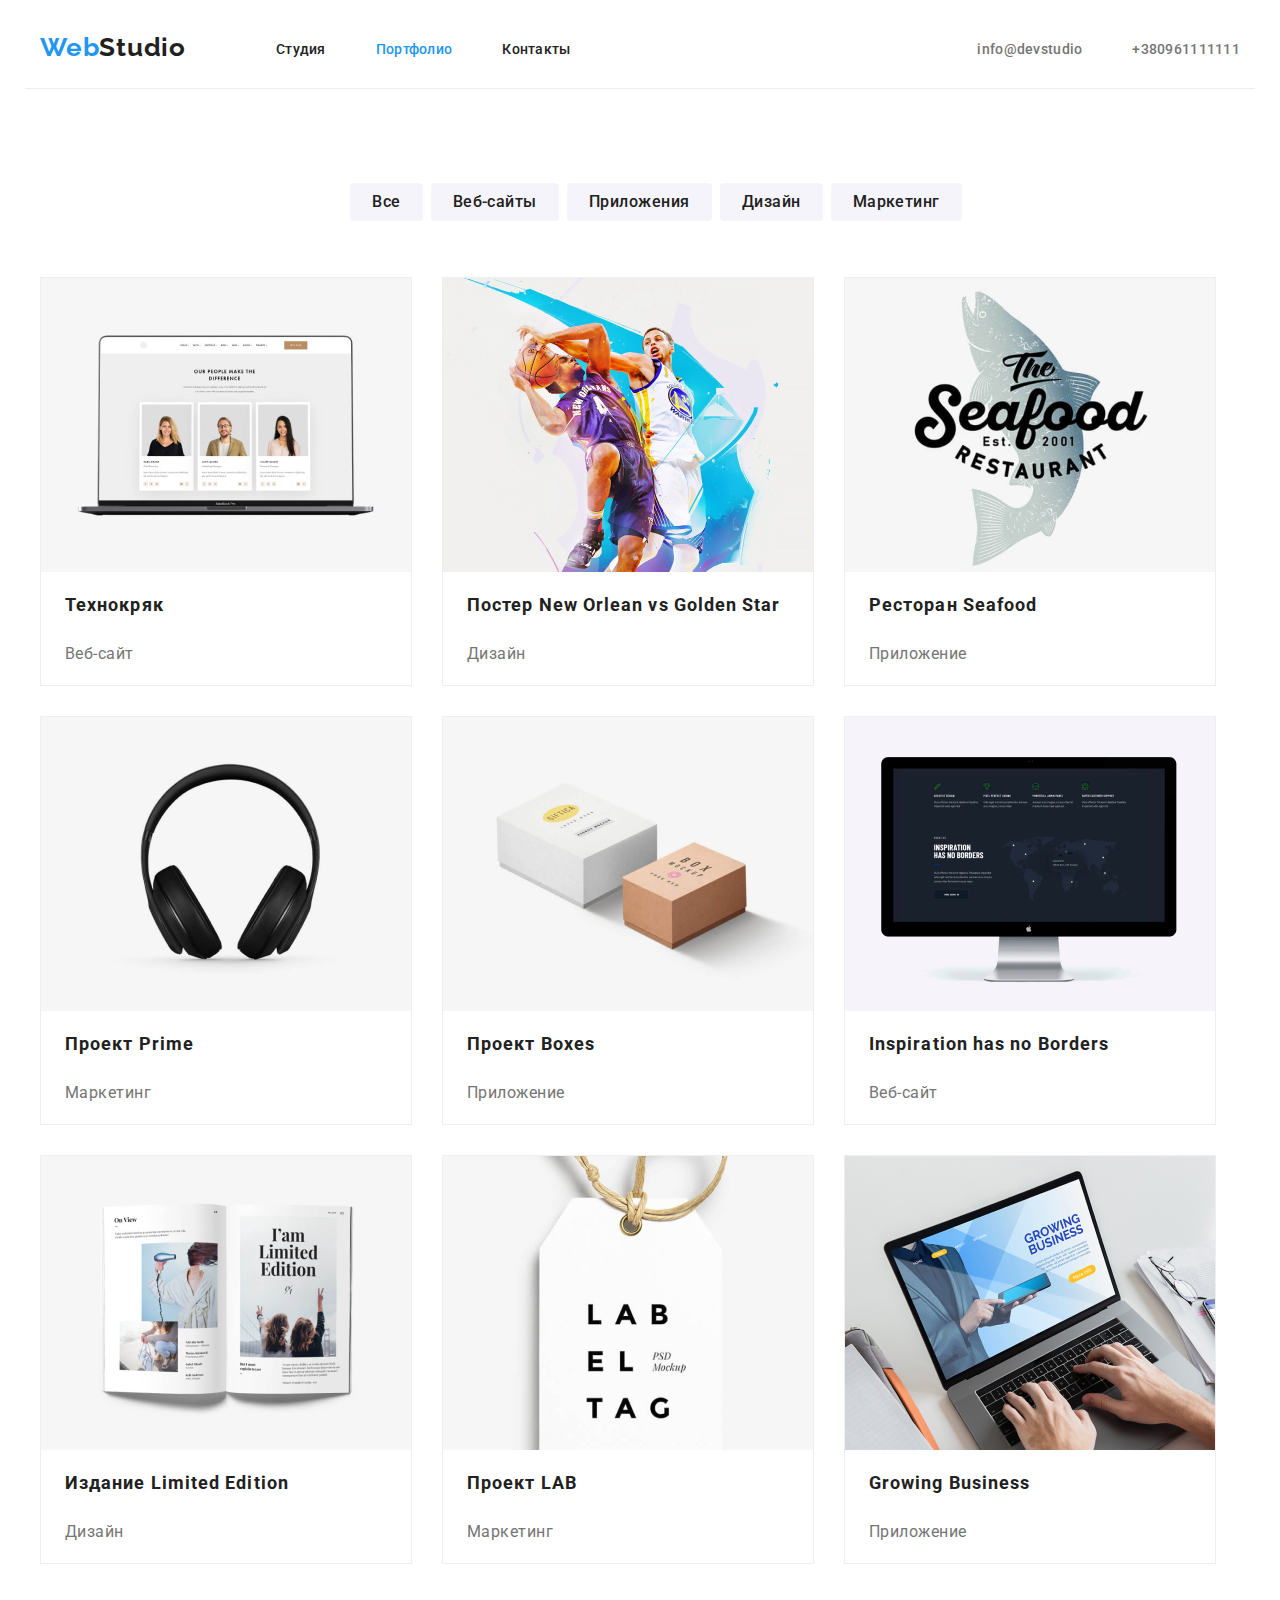
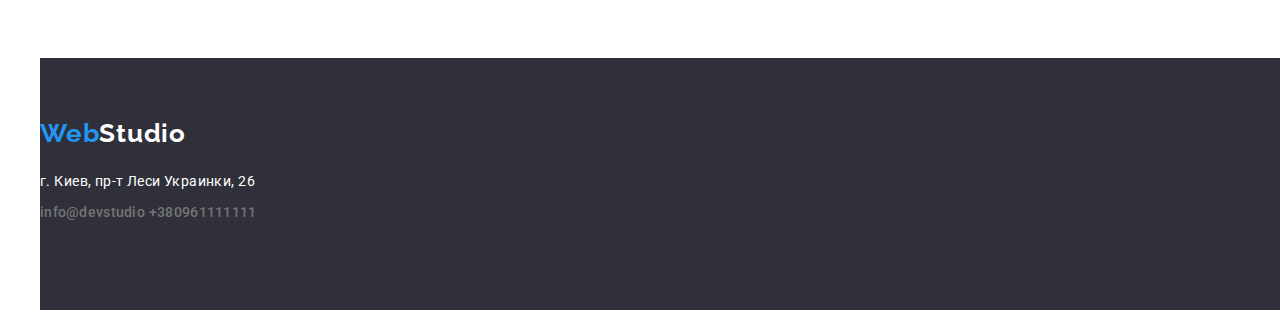
==== portfolio.html @ 4d8ee88d "изменения 2" ====
<!DOCTYPE html>
<html lang="ru">
<head>

<!--Подключение файлов-->

    <meta charset="UTF-8">
    <meta name="viewport" content="width=device-width, initial-scale=1.0">

    <title>Portfolio</title> 
    
<link rel="styleheet" href="./CSS/normalize.css">
    <link rel="stylesheet" href="./CSS/style.css">
    <link rel="preconnect" href="https://fonts.gstatic.com">
    <link href = "https://fonts.googleapis.com/css2?family=Raleway:wght@700&family=Roboto:wght@400;500;700;900&display=swap"
    rel = "stylesheet"/>
    
</head>
<body class="font">



    <!--Шапка сайта-->
    <header class="header">
        <!--CONTAINER-->
        <div class="container nav">
        <nav class="header-nav">
        <a  class="text" href="/"><span class="webtext">Web</span>Studio</a>
        <ul class="nav-list">
            <li> <a class="menu-link" href="./index.html">Студия</a></li>
            <li class="menu-item"> <a class=" menu-link current" href="./portfolio.html"> Портфолио</a></li>
            <li> <a class="menu-link" href="#contacts2">Контакты</a></li>
        </ul></nav>
        




        <ul class="contacts-list">
 <li><a class="email"  href="info@devstudio">info@devstudio</a></li>
 <li><a class="email" href="+380961111111">+380961111111</a></li>
       </ul></div>
    
    </header>
<main>
    <!--HERO-->
    <section>
<!--CONTAINER-->
<div class="container">
        <ul class="btns-list">
<li><button class="btn" type="button">Все</button></li>
<li><button class="btn" type="button">Веб-сайты</button></li>
<li><button class="btn" type="button">Приложения</button></li>
<li><button class="btn" type="button">Дизайн</button></li>
<li><button class="btn" type="button">Маркетинг</button></li>
    </ul></div>
    
<section>
<!--CONTAINER-->
<div class="container">
    <h1 class="visually-hidden">Portfolio</h1>
<ul class="flex-container">
    <li class="item">
        <a class="classa" href="#"><img src="./IMG/Texno.jpg" alt="ноутбук с карточками людей" width="370px" height="294px">
        <h2 class="work">Технокряк</h2>
        <p class="web">Веб-сайт</p></a>
    </li>
    <li class="item">
        <a class="classa" href="#"> <img src="./IMG/posternewOrlean(1).jpg" alt="постер баскетболистов" width="370px" height="294px">
        <h2 class="work">Постер New Orlean vs Golden Star</h2>
        <p class="web">Дизайн</p></a>
    </li>
    <li class="item">
        <a class="classa" href="#"><img src="./IMG/seafood.jpg" alt="Логотип ресторана" width="370px" height="294px" >
        <h2 class="work" >Ресторан Seafood</h2>
        <p class="web">Приложение</p></a>
    </li>
    <li class="item">
        <a class="classa" href="#"><img src="./IMG/prime.jpg" alt="наушники" width="370px" height="294px">
        <h2 class="work">Проект Prime</h2>
        <p class="web" >Маркетинг</p></a>
    </li>
    <li class="item">
        <a class="classa" href="#"><img src="./IMG/boxes.jpg" alt="две коробки.одна белая а другая коричневая" width="370px" height="294px">
        <h2 class="work">Проект Boxes</h2>
        <p class="web" >Приложение</p></a>
    </li>
    <li class="item">
        <a class="classa" href="#"><img src="./IMG/inspiration.jpg" alt="монитор компьтера " width="370px" height="294px">
        <h2 class="work">Inspiration has no Borders</h2>
        <p class="web" >Веб-сайт</p></a>
    </li>
    <li class="item">
        <a class="classa" href="#"><img src="./IMG/limited.jpg" alt="книга с иллюстрациями" width="370px" height="294px">
        <h2 class="work">Издание Limited Edition</h2>
        <p class="web" >Дизайн</p></a>
    </li>
    <li class="item">
        <a class="classa" href="#"><img src="./IMG/LAB.jpg" alt="этикетка с лого" width="370px" height="294px">
        <h2 class="work">Проект LAB</h2>
        <p class="web" >Маркетинг</p></a>
    </li>
    <li class="item">
        <a class="classa" href="#"><img src="./IMG/Growing.jpg"alt="мужчина печатает на ноутбуке" width="370px" height="294px">
        <h2 class="work">Growing Business</h2>
        <p class="web" >Приложение</p></a>

    </li>
</ul></div>
</section></main>
<!--CONTAINER-->
<div class="container">

<div id="contacts2">
    <footer class="footer">
        <div class="logo">
        <a class="textfooter" href="/"><span class="webtext">Web</span>Studio</a>
        <address>
            <p class="adress" >г. Киев, пр-т Леси Украинки, 26</p>
        <a class="email" href="mailto:info@devstudio.com">info@devstudio</a>
        <a class="email" href="tel:+380961111111">+380961111111</a>
         </address></div></div></div>
    </footer>
    </body>
    </html>
---- CSS/style.css ----
:root{

            --black-text:rgba(33, 33, 33, 1);
            --blue-text: rgba(33, 150, 243, 1);
            --gray-text:rgba(117, 117, 117, 1);
            --white-text: rgba(255, 255, 255, 1);
            
            --transparent-text06:rgba(255, 255, 255, 0.6);
            
            --header: rgba(255, 255, 255, 1);
            --footer: rgba(47, 48, 58, 1);
            
            --booton: rgba(245, 244, 250, 1);
            
            --background: rgba(47, 48, 58, 1);
            
            
            }





.header{
    background-color:rgba(255, 255, 255, 1) ;}

.font{
    font-family:  'Roboto', sans-serif; 
}


/*CCЫЛКИ ДЛЯ КЛАССА КОНТЕЙНЕР*/

.container{
    width: 1200px;
    padding: 0 15px;
    margin: 0 auto;}






    img{
        display: block;
    }
/*header*/

.header-nav, .nav-list, .contacts-list, .nav{
display: flex;
}
.header-nav, .nav{
    justify-content: space-between;
    align-items: center;
    
    
}
.nav-list a{
    margin: 0px;
    padding-top: 32px;
    padding-bottom: 32px;
    
}
.nav-list li{
    margin-left: 50px;
    

}
.contacts-list {margin:0px;
padding: 0px;
}
.contacts-list a{
    padding-top: 32px;
    padding-bottom: 32px;
}

.contacts-list li:last-child{
    margin-left: 50px;
}
.nav{border-bottom: 1px solid rgba(236, 236, 236, 1);}


.text{
    padding-top: 24px;
    padding-bottom: 25px;
}



.text{
    font-family:'Raleway', sans-serif; 
    color:rgba(33, 33, 33, 1) ;
    font-weight: 700;
    font-size: 26px;
    line-height: 31px;
    letter-spacing: 0.03em;
    text-decoration: none;}

    
    .webtext{
        color:rgba(33, 150, 243, 1) ;
    }

a.menu-link{
    color: rgba(33, 33, 33, 1);
    text-decoration: none;
    font-weight: 500;
    font-size: 14px;
    line-height: 16px;
    letter-spacing: 0.02em;}

   .menu-link:hover, .menu-link:focus, .menu-link:active{color:rgba(33, 150, 243, 1) ;}
 .menu-link.current{color:rgba(33, 150, 243, 1);
    
    font-size: 14px;
    text-decoration: none;}

.email{
    color: rgba(117, 117, 117, 1);
    text-decoration: none;
    font-style: normal;
    font-weight: 500;
    font-size: 14px;
    line-height: 16px;
    letter-spacing: 0.02em;
}
.email:hover {color:rgba(33, 150, 243, 1) ;}




/*HERO*/



    .section .container{
    background-color:rgba(47, 48, 58, 1) ;
    height: 600px;
    width: 1600px;
}
.titlemain{
    text-align: center;
    margin: 0 auto;
    padding-top: 200px;
}
.bottons_hero{
    display: block;
    text-align: center;
    border-radius: 4px;
    border:none;
    margin: 0 auto;
    margin-top: 30px;
}


.boxes{
    display: flex;
    padding-top: 94px;
    padding-bottom: 94px;
    padding-left: 0px;
    list-style:none;
    margin: 0px;

}
.boxes li{
    width: 270px;
    height: 101px;

}
.boxes li:not(:last-child){
    margin-right: 30px;}


    .tittleimg{
        text-align: center;
        padding-bottom: 50px;
        margin: 0 auto;
        display: block;
    }

    .workphotos {
        display: flex;
        padding-bottom: 94px;
        padding-left: 0px;
        padding-right: 0px;
        margin: 0px;
        
        
        

    }
    .workphotos li:not(:last-child){
        margin-right:30px; 
        list-style: none;
    }


.bottons_hero{
    color:rgba(255, 255, 255, 1);
    font-family: inherit;
    font-weight: 700;
    font-size: 16px;
    width: 200px;
    height: 50px;
    line-height: 30px;
    letter-spacing: 0.06em; 
    background-color: rgba(33, 150, 243, 1);
}



.titlemain{
    color: rgba(255, 255, 255, 1);
    font-weight: 900;
    font-size: 44px;
    line-height: 60px;
    letter-spacing: 0.06em;
    align-items: center;}





    .textcomand{
        text-align: center;
        padding-top: 94px;
        padding-bottom: 50px;
        margin: 0 auto;
    }

    
    .comand {
        display: flex;
        padding: 0px;
        margin: 0 auto;

    

    }

    .comand li{
        box-shadow:  0px 2px 1px 0px rgba(0, 0, 0, 0.2), 
        0px 1px 1px 0px rgba(0, 0, 0, 0.14),
         0px 1px 3px 0px rgba(0, 0, 0, 0.12);
    border-radius: 3px;
    max-width: 100%;
    height:368px;
        margin-bottom: 94px;
       
    }
    .comand li:not(:last-child){
        margin-right: 30px;
    }
    .human{
        text-align: center;
        padding-top: 30px;
        padding-bottom: 10px;
        margin: 0 auto;

    }
    .profession{
        text-align: center;
        padding-bottom: 124px;
    
        margin: 0 auto;
    }

    .item{
        border: 1px solid rgba(238, 238, 238, 1);
    }
    .work{
        padding-left: 24px;
    }
    .web{
    padding-left: 24px;
    }
    




.box{
    color:rgba(33, 33, 33, 1) ;
    font-weight: bold;
    font-size: 14px;
    line-height: 16px;
    letter-spacing: 0.03em;
    text-transform: uppercase;
}

.p1{
color: rgba(117, 117, 117, 1);
font-weight: normal;
font-size: 14px;
line-height: 24px;
letter-spacing: 0.03em;
}

    .tittleimg{
color: rgba(33, 33, 33, 1);
font-weight: 700;
font-size: 36px;
line-height: 42.19px;
letter-spacing: 0.03em;
align-items: center;
}

.comand{
    background-color:rgba(245, 244, 250, 1) ;
}

.textcomand{ 
    color: rgba(33, 33, 33, 1);
    font-weight: 700;
    font-size: 36px;
    line-height: 42.19px;
    letter-spacing: 0.03em;
    align-items: center;

}

.human{
    color: rgba(33, 33, 33, 1);
    font-weight: 500;
    font-size: 16px;
    line-height: 18.75px;
    letter-spacing: 0.03em;
    align-items: center;
}
.profession{
    color:rgba(117, 117, 117, 1);
    font-weight: 400;
    font-size: 16px;
    line-height: 18.75px;
    letter-spacing: 0.03em;
    align-items: center;
}
 /*FOOTER*/

 .footer{
     width: 1600px;
     height: 252px;
    margin: 0px;

     
 }
 .textfooter{
     margin: 0 auto;
     
 }
 .adress{
     margin: 0 auto;
     padding-top: 20px;
     padding-bottom: 9px;
 }
 .email{
     margin: 0 auto;
     padding-left: 0px;
 }
 .email li{
     margin: 0 auto;
     padding-bottom: 9px;
     
 }
 .logo{
     padding-top: 60px;
     padding-bottom: 20px;
 }
 
 
.footer{
    background-color: rgba(47, 48, 58, 1);
}

.textfooter{
    font-family:'Raleway', sans-serif; 
    color: white;
    font-weight: 700;
    font-size: 26px;
    line-height: 31px;
    letter-spacing: 0.03em;
    text-decoration: none;
}

    .adress{
        color: white;
        font-weight: 400;
        font-style: normal;
        font-size: 14px;
        line-height: 24px;
        letter-spacing: 0.03em;
    }

/*MAIN страницы портфолио*/

.btns-list{
    display: flex;
    justify-content: center;
    padding-bottom: 56px;
    padding-top: 94px;
    margin: 0px;

}
    .btns-list .btn{
        margin-right: 8px;
        border-radius: 4px;
        border: none;
     padding: 6px 22px;
    }


.flex-container{
    display: flex;
    flex-wrap: wrap;
padding-left: 0px;
padding-right: 0px;
padding-bottom: 94px;
margin: 0px auto;

}


.flex-container li{
    width: 370px;
    margin-right: 30px;
    margin-bottom: 30px;

}


.flex-container li:nth-child(3n) {
    margin-right: 0;
}
.flex-container li:nth-last-child(-n+3){
    margin-bottom:0;
}
    








    .btn{
        font-family: 'Roboto', sans-serif; 
        color: rgba(33, 33, 33, 1);
        background-color: rgba(245, 244, 250, 1);
        font-weight: 500;
        font-size: 16px;
        line-height: 26px;
        letter-spacing: 0.03em; 
        align-items: center; 
    }
    .btn:hover, .btn:focus {background-color:rgba(33, 150, 243, 1) ;
        color:rgba(255, 255, 255, 1);}
    



    .work{
        
        color: rgba(33, 33, 33, 1);
        font-weight: 700;
        font-size: 18px;
        line-height: 36px;
        letter-spacing: 0.06em; 
        text-decoration: none;
    }
    .work:hover, .work:focus {color:rgba(33, 150, 243, 1);}
    .web{
         
        color: rgba(117, 117, 117, 1);
        font-weight: 400;
        font-size: 16px;
        line-height: 30px;
        letter-spacing: 0.03em; 
    
        
    }
    li{
        list-style-type: none;
        
    }
    .a{display: block;}
    .classa{ text-decoration: none;}

    .visually-hidden{
        position: absolute;
        width: 1px;
        height: 1px;
        margin: -1px;
        border: 0;
        padding: 0;
        clip: rect(0 0 0 0);
        overflow: hidden;}
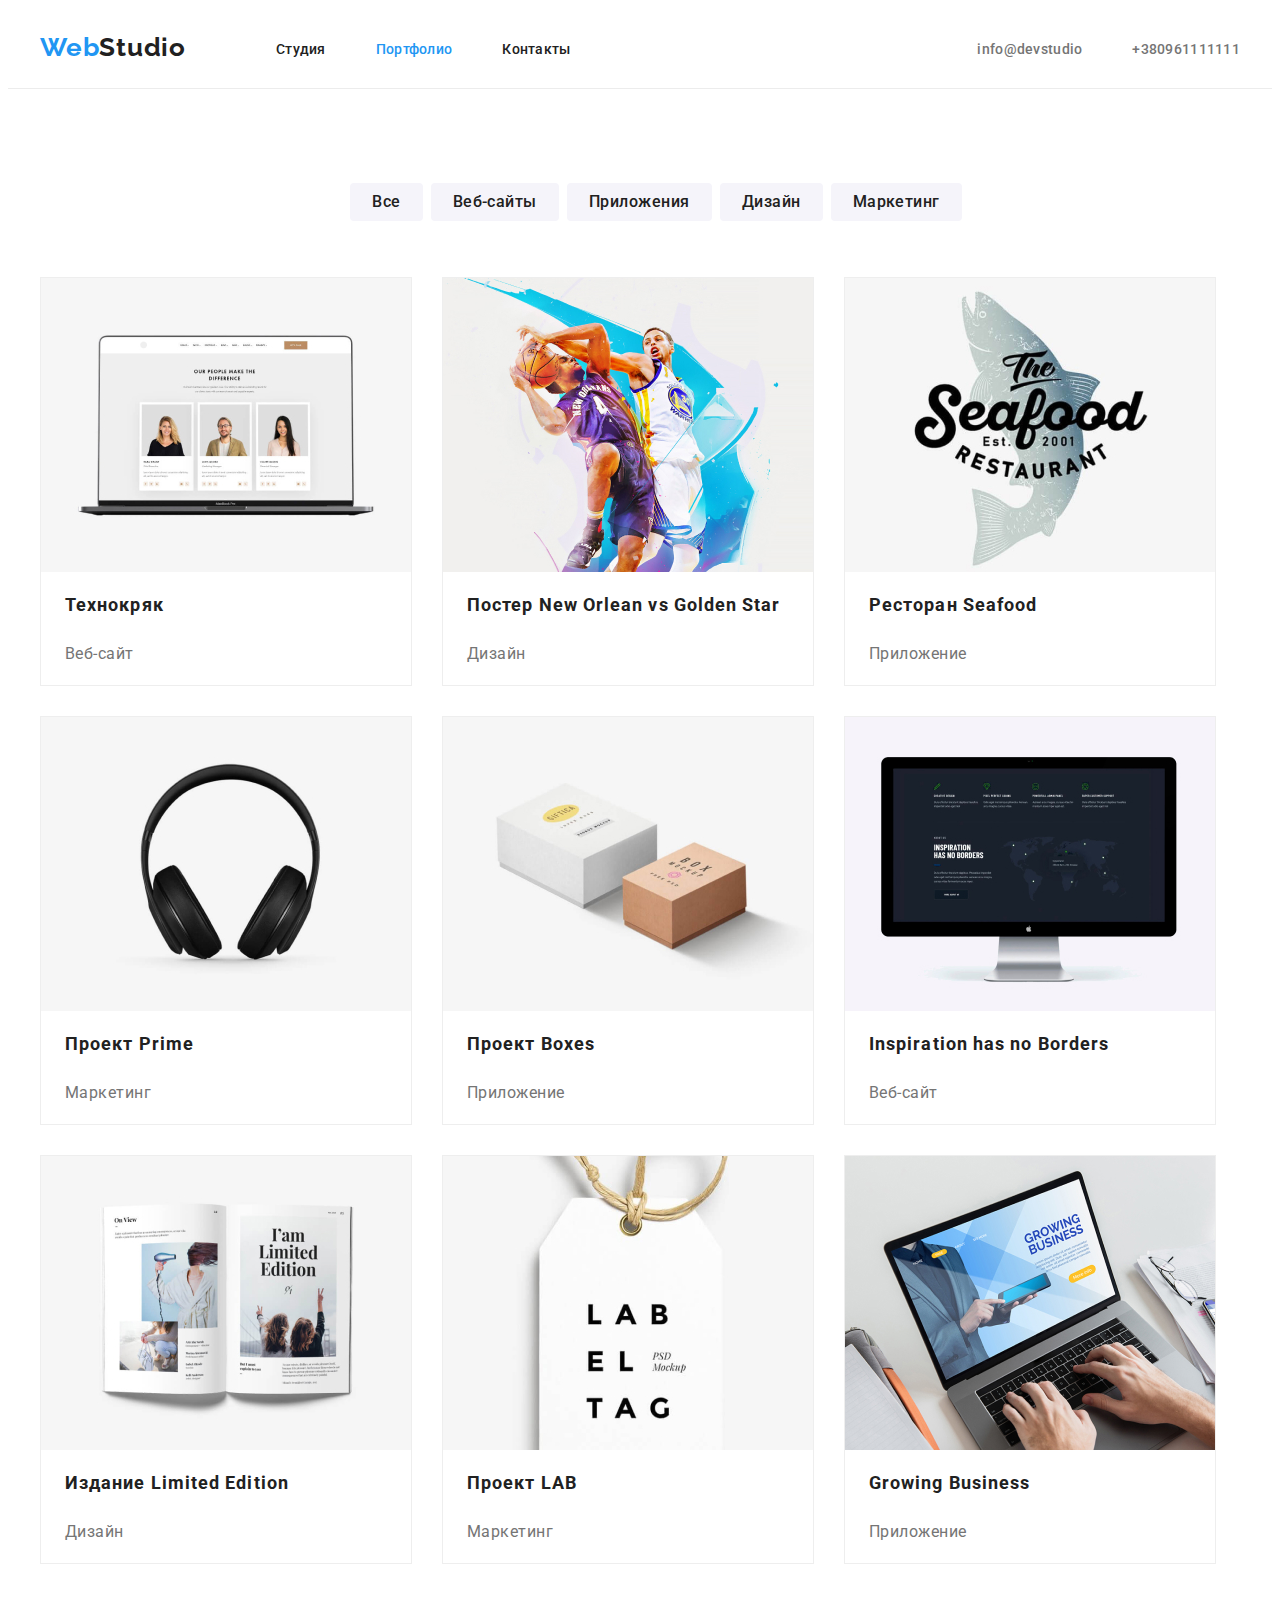
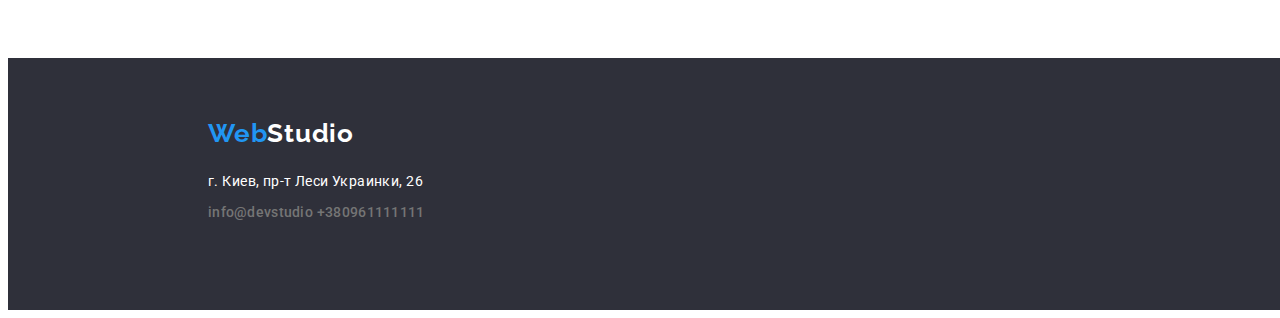
==== commit eb6ba2ad: "доп изминения" ====
--- a/portfolio.html
+++ b/portfolio.html
@@ -109,10 +109,11 @@
 </ul></div>
 </section></main>
 <!--CONTAINER-->
-<div class="container">
+
+    <footer class="footer">
+        <div class="container">
 
 <div id="contacts2">
-    <footer class="footer">
         <div class="logo">
         <a class="textfooter" href="/"><span class="webtext">Web</span>Studio</a>
         <address>
--- a/CSS/style.css
+++ b/CSS/style.css
@@ -79,7 +79,7 @@
 .contacts-list li:last-child{
     margin-left: 50px;
 }
-.nav{border-bottom: 1px solid rgba(236, 236, 236, 1);}
+.header{border-bottom: 1px solid rgba(236, 236, 236, 1);}
 
 
 .text{
@@ -342,10 +342,11 @@
  .footer{
      width: 1600px;
      height: 252px;
-    margin: 0px;
-
-     
+     margin: auto;
+    
  }
+
+
  .textfooter{
      margin: 0 auto;
      
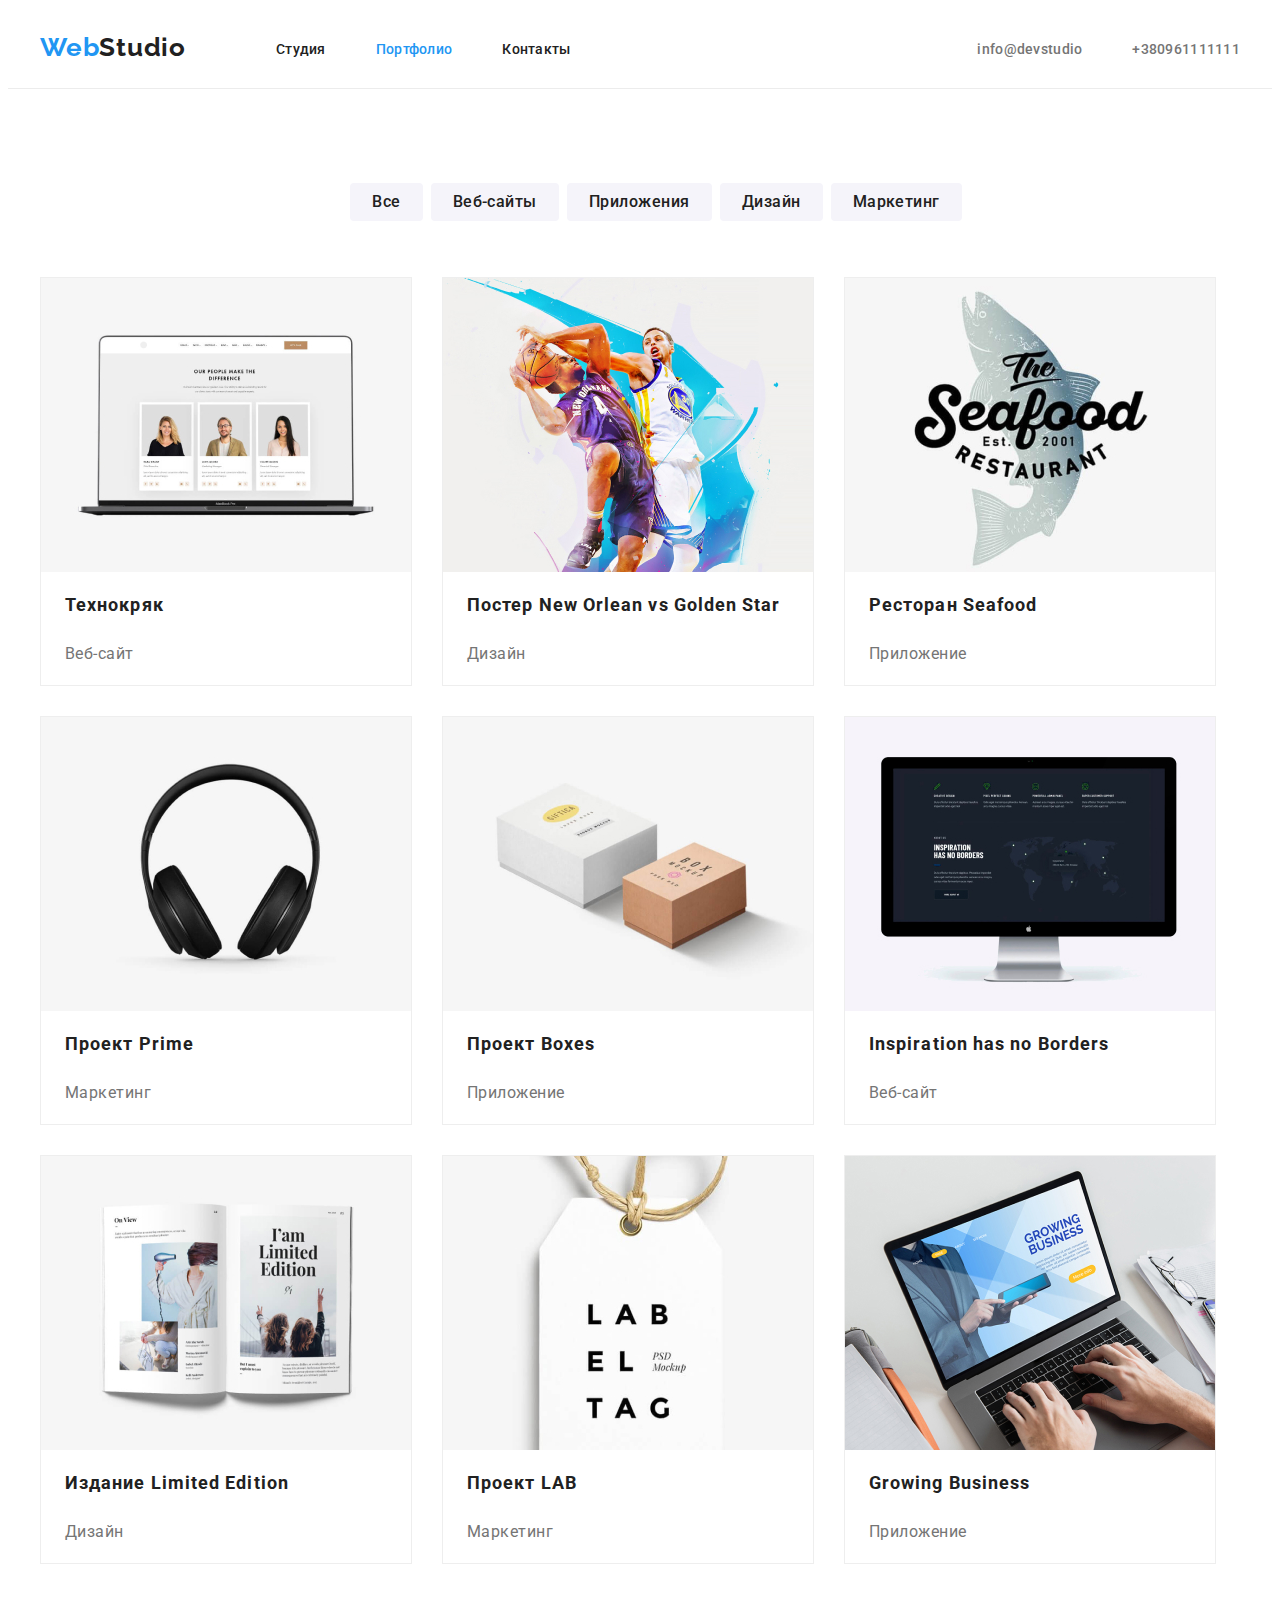
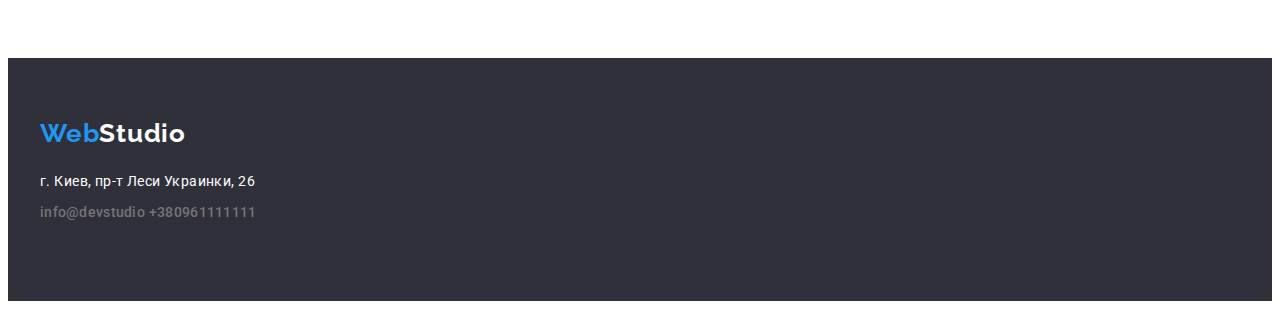
==== commit b9b27344: "дополнение" ====
--- a/portfolio.html
+++ b/portfolio.html
@@ -110,7 +110,7 @@
 </section></main>
 <!--CONTAINER-->
 
-    <footer class="footer">
+    <footer>
         <div class="container">
 
 <div id="contacts2">
@@ -120,7 +120,7 @@
             <p class="adress" >г. Киев, пр-т Леси Украинки, 26</p>
         <a class="email" href="mailto:info@devstudio.com">info@devstudio</a>
         <a class="email" href="tel:+380961111111">+380961111111</a>
-         </address></div></div></div>
+         </address></div></div>
     </footer>
     </body>
     </html>--- a/CSS/style.css
+++ b/CSS/style.css
@@ -133,12 +133,10 @@
 
 /*HERO*/
 
-
-
-    .section .container{
+    .section {
     background-color:rgba(47, 48, 58, 1) ;
     height: 600px;
-    width: 1600px;
+   
 }
 .titlemain{
     text-align: center;
@@ -340,9 +338,10 @@
  /*FOOTER*/
 
  .footer{
-     width: 1600px;
+     width: 1200px;
      height: 252px;
      margin: auto;
+     
     
  }
 
@@ -371,8 +370,9 @@
  }
  
  
-.footer{
+footer{
     background-color: rgba(47, 48, 58, 1);
+    padding-bottom: 60px;
 }
 
 .textfooter{
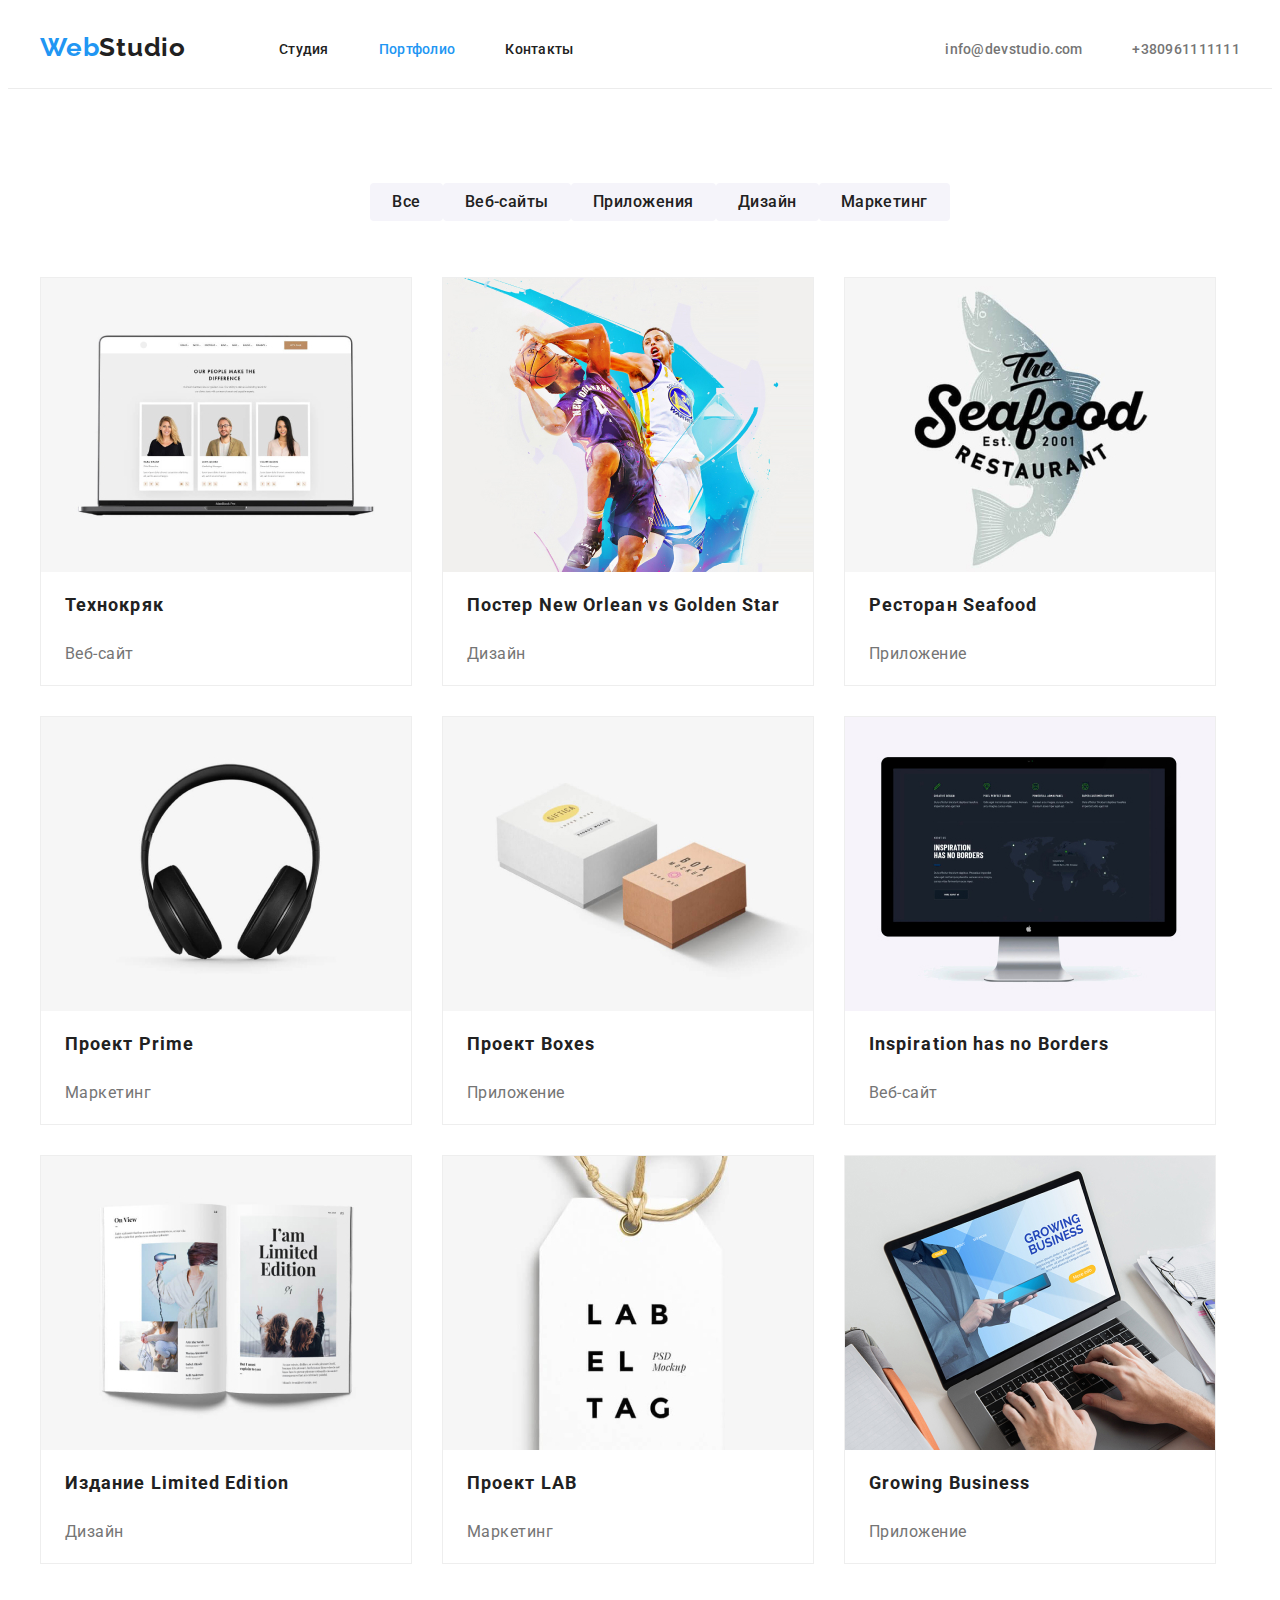
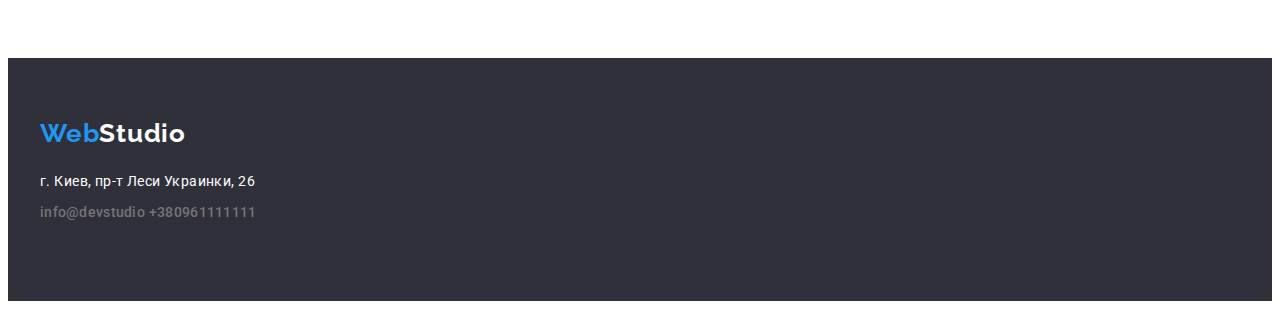
==== commit 87bea532: "добавила изменения в контакты" ====
--- a/portfolio.html
+++ b/portfolio.html
@@ -37,7 +37,7 @@
 
 
         <ul class="contacts-list">
- <li><a class="email"  href="info@devstudio">info@devstudio</a></li>
+ <li><a class="email"  href="info@devstudio">info@devstudio.com</a></li>
  <li><a class="email" href="+380961111111">+380961111111</a></li>
        </ul></div>
     
--- a/CSS/style.css
+++ b/CSS/style.css
@@ -58,18 +58,28 @@
     
 }
 .nav-list a{
-    margin: 0px;
+
     padding-top: 32px;
     padding-bottom: 32px;
     
 }
 .nav-list li{
-    margin-left: 50px;
-    
-
-}
+    margin-right: 50px;
+    
+
+}
+.nav-list{
+    margin-top: 0px;
+    margin-bottom: 0px;
+    margin-left: 93px;
+    padding-left: 0px;
+}
+.nav-list li:last-child{
+    margin-right: 0px;}
+
 .contacts-list {margin:0px;
 padding: 0px;
+list-style: none;
 }
 .contacts-list a{
     padding-top: 32px;
@@ -410,6 +420,9 @@
         border: none;
      padding: 6px 22px;
     }
+    .btn:last-child{
+        margin-right: 0px;
+    }
 
 
 .flex-container{
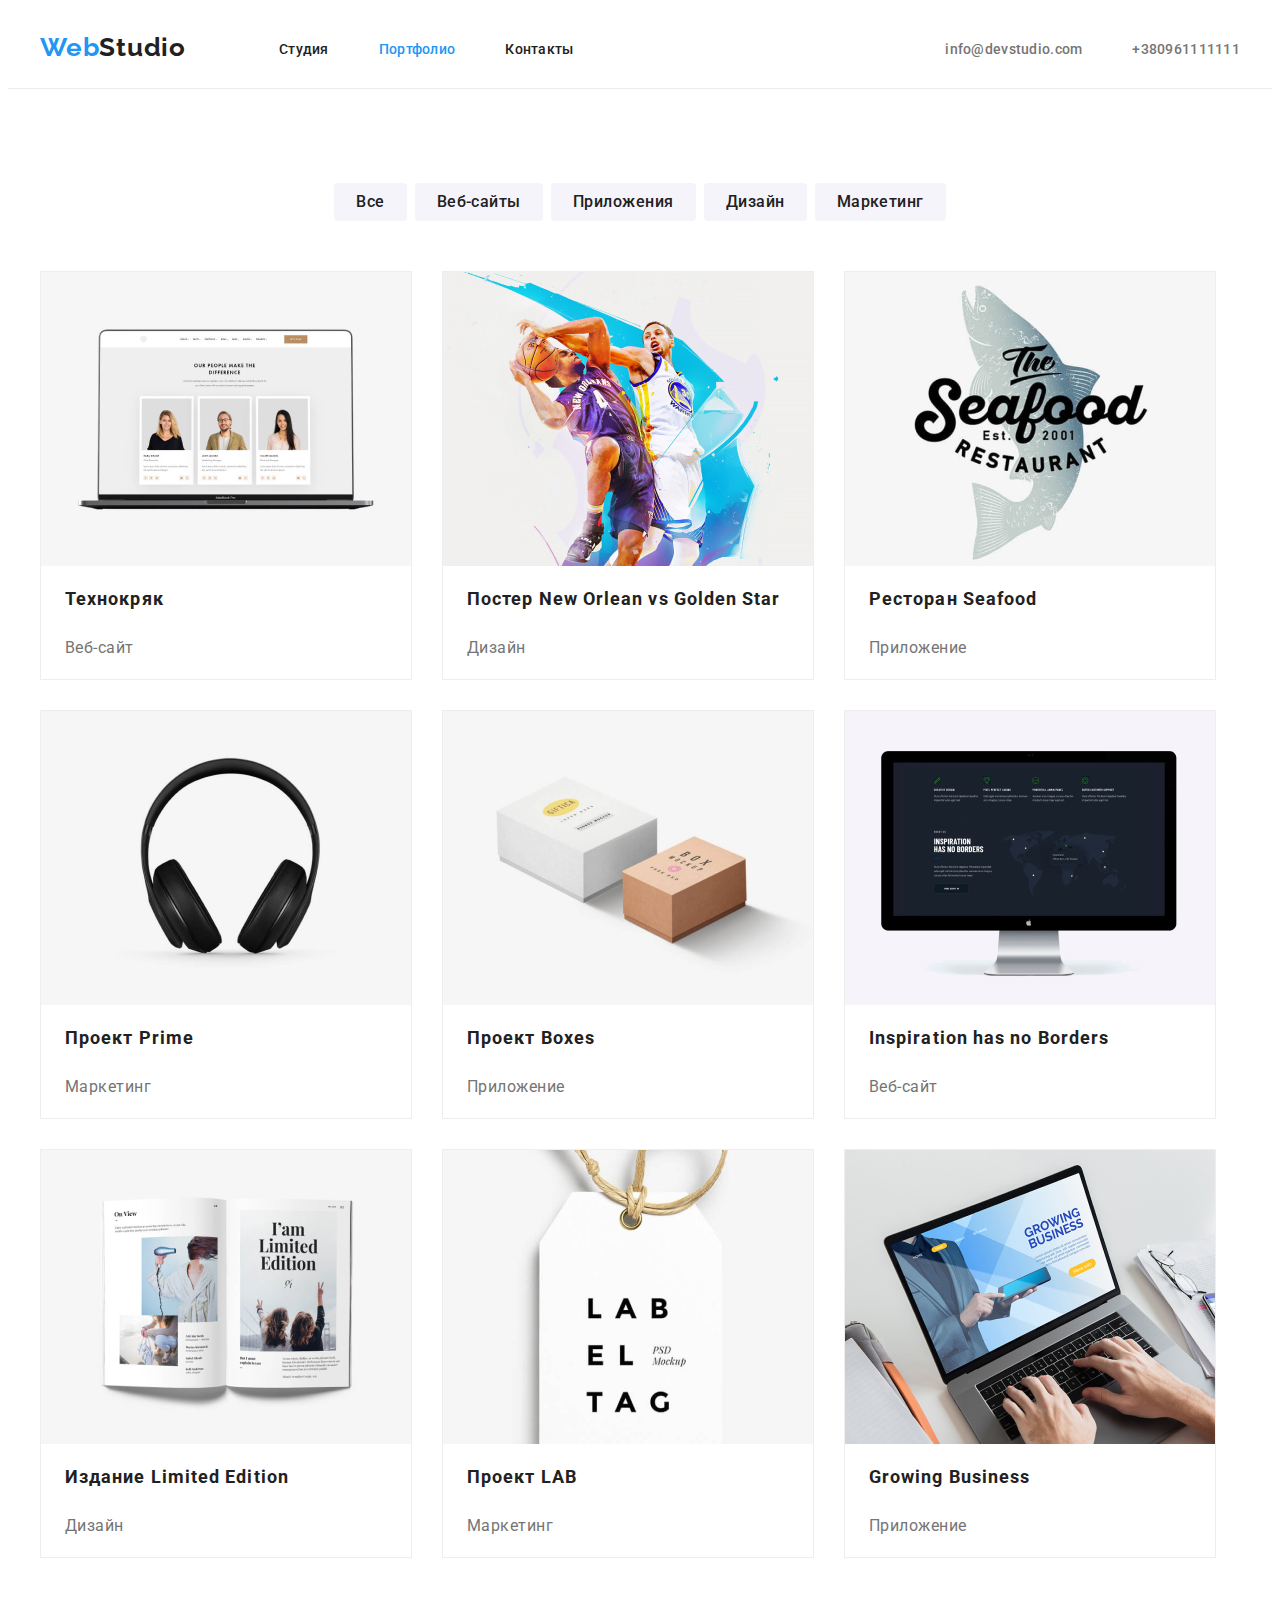
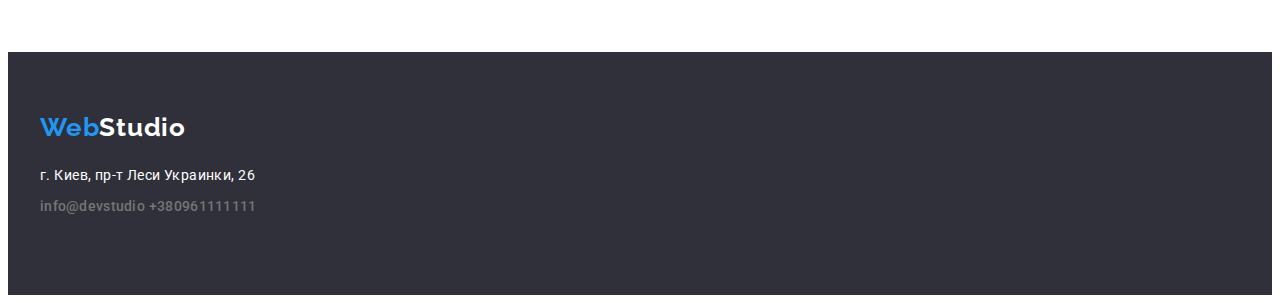
==== commit 60bf32d8: "добавила исправления" ====
--- a/portfolio.html
+++ b/portfolio.html
@@ -44,18 +44,17 @@
     </header>
 <main>
     <!--HERO-->
-    <section>
+    <section class="section-box">
 <!--CONTAINER-->
 <div class="container">
         <ul class="btns-list">
-<li><button class="btn" type="button">Все</button></li>
-<li><button class="btn" type="button">Веб-сайты</button></li>
-<li><button class="btn" type="button">Приложения</button></li>
-<li><button class="btn" type="button">Дизайн</button></li>
-<li><button class="btn" type="button">Маркетинг</button></li>
+<li class="buttonss"><button class="btn" type="button">Все</button></li>
+<li class="buttonss"><button class="btn" type="button">Веб-сайты</button></li>
+<li class="buttonss"><button class="btn" type="button">Приложения</button></li>
+<li class="buttonss"><button class="btn" type="button">Дизайн</button></li>
+<li class="buttonss"><button class="btn" type="button">Маркетинг</button></li>
     </ul></div>
     
-<section>
 <!--CONTAINER-->
 <div class="container">
     <h1 class="visually-hidden">Portfolio</h1>
--- a/CSS/style.css
+++ b/CSS/style.css
@@ -145,13 +145,13 @@
 
     .section {
     background-color:rgba(47, 48, 58, 1) ;
-    height: 600px;
+    min-height: 600px;
+    padding-top: 200px;
    
 }
 .titlemain{
     text-align: center;
     margin: 0 auto;
-    padding-top: 200px;
 }
 .bottons_hero{
     display: block;
@@ -165,16 +165,27 @@
 
 .boxes{
     display: flex;
-    padding-top: 94px;
-    padding-bottom: 94px;
     padding-left: 0px;
     list-style:none;
     margin: 0px;
 
 }
+.section-box{
+    padding-top: 94px;
+    padding-bottom: 94px;
+}
+.section-work{
+    padding-bottom: 94px;
+}
+.comand-box{
+    padding-top: 94px;
+    
+}
+
+
+
 .boxes li{
     width: 270px;
-    height: 101px;
 
 }
 .boxes li:not(:last-child){
@@ -183,14 +194,14 @@
 
     .tittleimg{
         text-align: center;
-        padding-bottom: 50px;
+        margin-bottom: 50px;
         margin: 0 auto;
-        display: block;
+        margin-bottom: 50px;
+    
     }
 
     .workphotos {
         display: flex;
-        padding-bottom: 94px;
         padding-left: 0px;
         padding-right: 0px;
         margin: 0px;
@@ -229,13 +240,18 @@
 
 
 
-
+.box{margin-top: 0px;
+margin-bottom: 0px;}
+ .p1 {
+    margin-top: 0px;
+    margin-bottom: 10px;
+}
 
     .textcomand{
         text-align: center;
-        padding-top: 94px;
-        padding-bottom: 50px;
+        margin-bottom: 50px;
         margin: 0 auto;
+        margin-bottom: 50px;
     }
 
     
@@ -315,7 +331,7 @@
 align-items: center;
 }
 
-.comand{
+.comand-box{
     background-color:rgba(245, 244, 250, 1) ;
 }
 
@@ -409,29 +425,29 @@
 .btns-list{
     display: flex;
     justify-content: center;
-    padding-bottom: 56px;
-    padding-top: 94px;
     margin: 0px;
+    padding-left: 0px;
 
 }
     .btns-list .btn{
-        margin-right: 8px;
         border-radius: 4px;
         border: none;
      padding: 6px 22px;
     }
-    .btn:last-child{
-        margin-right: 0px;
-    }
-
+    .buttonss{
+        margin-right: 8px;
+    }
+.buttonss:last-child{
+    margin-right: 0px;
+}
 
 .flex-container{
     display: flex;
     flex-wrap: wrap;
 padding-left: 0px;
 padding-right: 0px;
-padding-bottom: 94px;
-margin: 0px auto;
+margin-top: 50px;
+margin-bottom: 0px;
 
 }
 
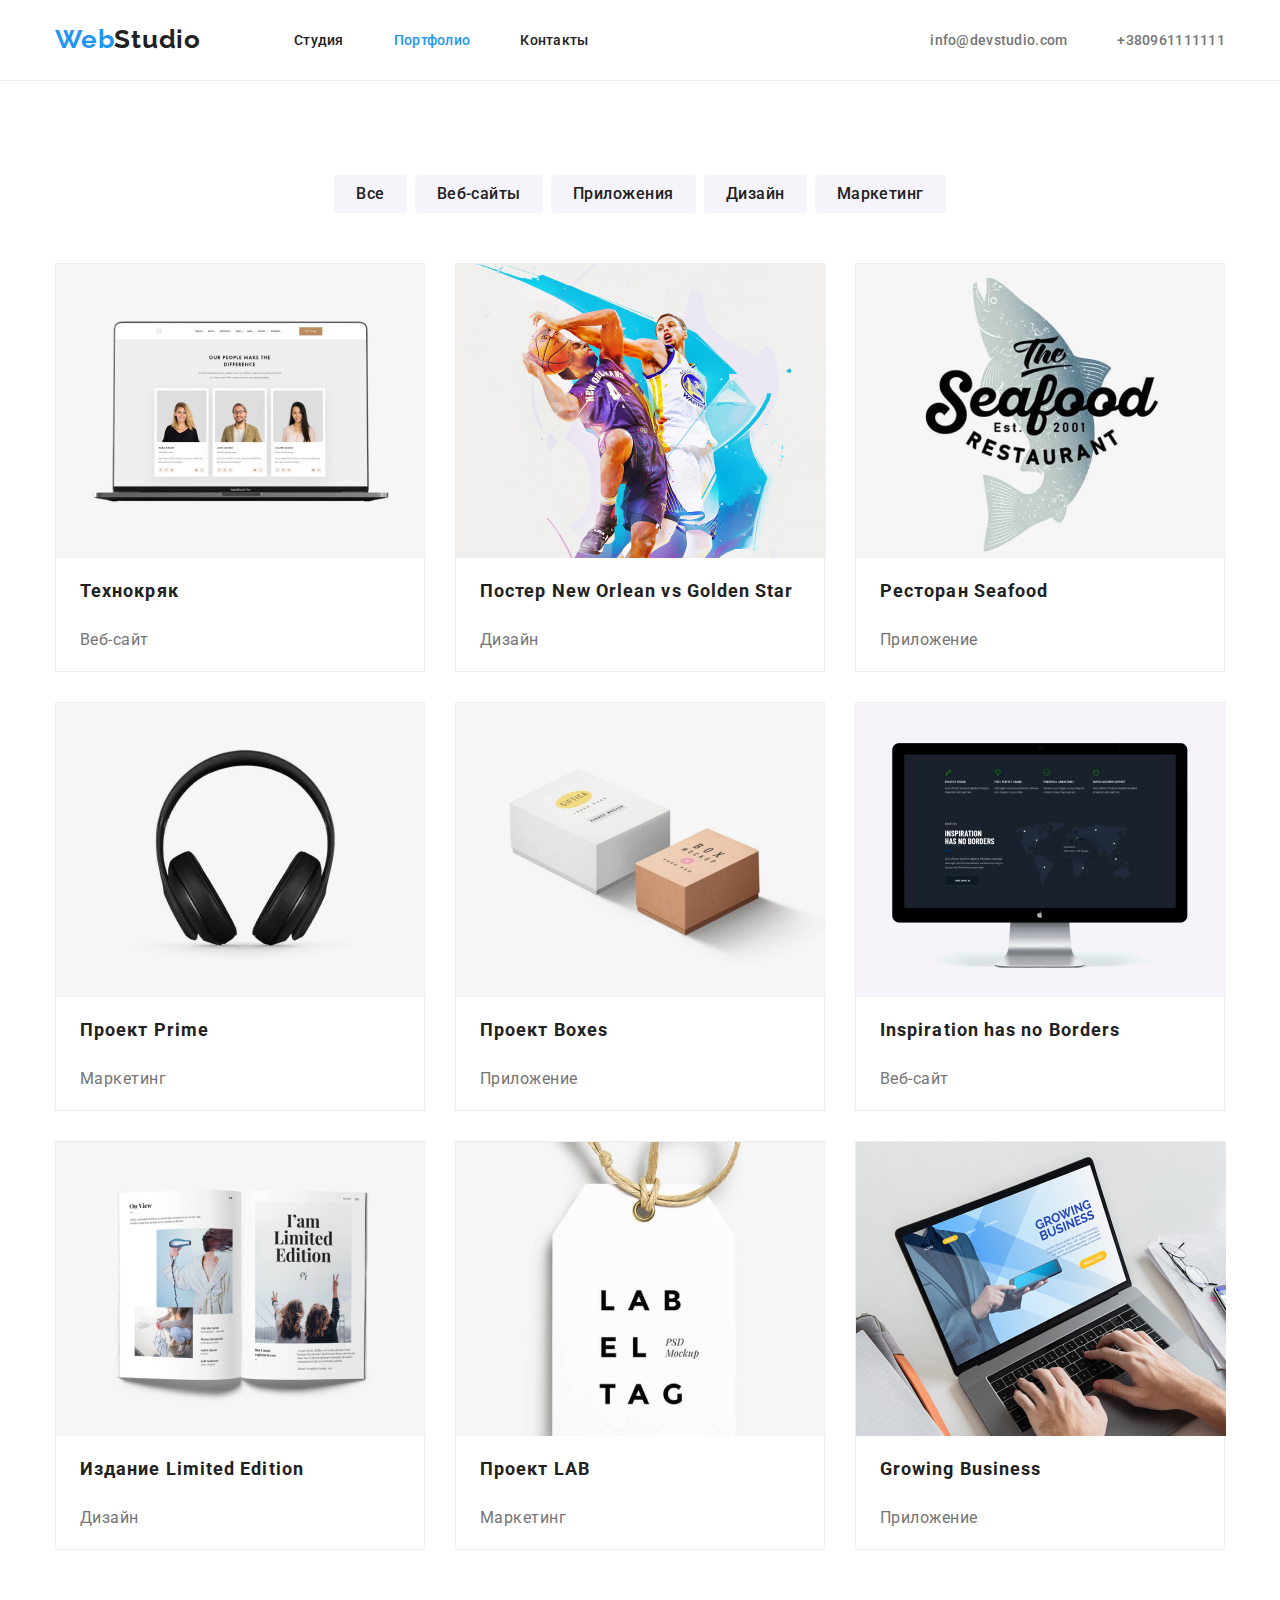
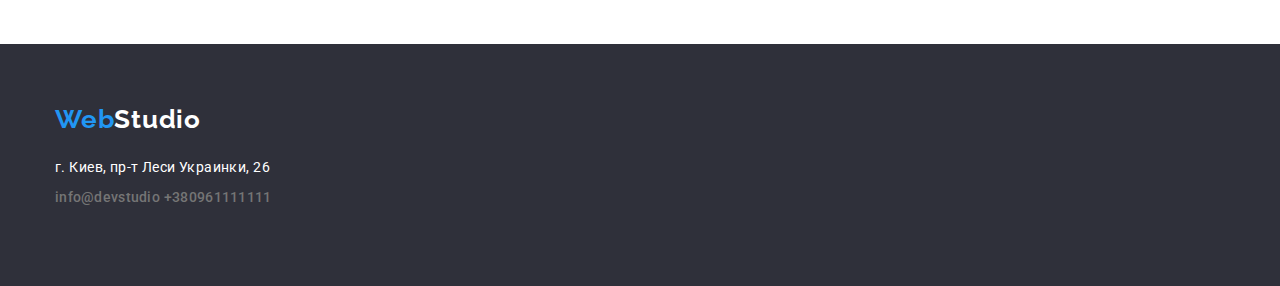
==== commit 79addb30: "редактирование" ====
--- a/portfolio.html
+++ b/portfolio.html
@@ -9,7 +9,7 @@
 
     <title>Portfolio</title> 
     
-<link rel="styleheet" href="./CSS/normalize.css">
+    <link rel="stylesheet" href="https://cdnjs.cloudflare.com/ajax/libs/modern-normalize/1.0.0/modern-normalize.min.css">
     <link rel="stylesheet" href="./CSS/style.css">
     <link rel="preconnect" href="https://fonts.gstatic.com">
     <link href = "https://fonts.googleapis.com/css2?family=Raleway:wght@700&family=Roboto:wght@400;500;700;900&display=swap"
--- a/CSS/style.css
+++ b/CSS/style.css
@@ -143,15 +143,18 @@
 
 /*HERO*/
 
-    .section {
+    .section1 {
     background-color:rgba(47, 48, 58, 1) ;
-    min-height: 600px;
-    padding-top: 200px;
+    padding: 200px 0;
+
+   
    
 }
 .titlemain{
     text-align: center;
     margin: 0 auto;
+    
+    
 }
 .bottons_hero{
     display: block;
@@ -179,7 +182,11 @@
 }
 .comand-box{
     padding-top: 94px;
-    
+    padding-bottom: 94px;
+    
+}
+.pfoff{
+    padding: 30px 20px;
 }
 
 
@@ -242,9 +249,10 @@
 
 .box{margin-top: 0px;
 margin-bottom: 0px;}
+
  .p1 {
-    margin-top: 0px;
-    margin-bottom: 10px;
+    margin-top: 10px;
+    margin-bottom: 0px;
 }
 
     .textcomand{
@@ -269,8 +277,8 @@
         0px 1px 1px 0px rgba(0, 0, 0, 0.14),
          0px 1px 3px 0px rgba(0, 0, 0, 0.12);
     border-radius: 3px;
-    max-width: 100%;
-    height:368px;
+    max-width: 270px;
+
         margin-bottom: 94px;
        
     }
@@ -279,15 +287,12 @@
     }
     .human{
         text-align: center;
-        padding-top: 30px;
-        padding-bottom: 10px;
-        margin: 0 auto;
+        margin-bottom: 10px;
+        margin-top: 0px;
 
     }
     .profession{
         text-align: center;
-        padding-bottom: 124px;
-    
         margin: 0 auto;
     }
 
@@ -364,40 +369,37 @@
  /*FOOTER*/
 
  .footer{
-     width: 1200px;
-     height: 252px;
      margin: auto;
-     
-    
  }
 
 
  .textfooter{
      margin: 0 auto;
+
      
  }
  .adress{
      margin: 0 auto;
-     padding-top: 20px;
-     padding-bottom: 9px;
+     margin-bottom: 9px;
+     margin-top: 20px;
  }
  .email{
      margin: 0 auto;
      padding-left: 0px;
  }
- .email li{
+ .email li:first-child{
      margin: 0 auto;
-     padding-bottom: 9px;
+     margin-bottom: 9px;
      
  }
  .logo{
-     padding-top: 60px;
      padding-bottom: 20px;
  }
  
  
 footer{
     background-color: rgba(47, 48, 58, 1);
+    padding-top: 60px;
     padding-bottom: 60px;
 }
 
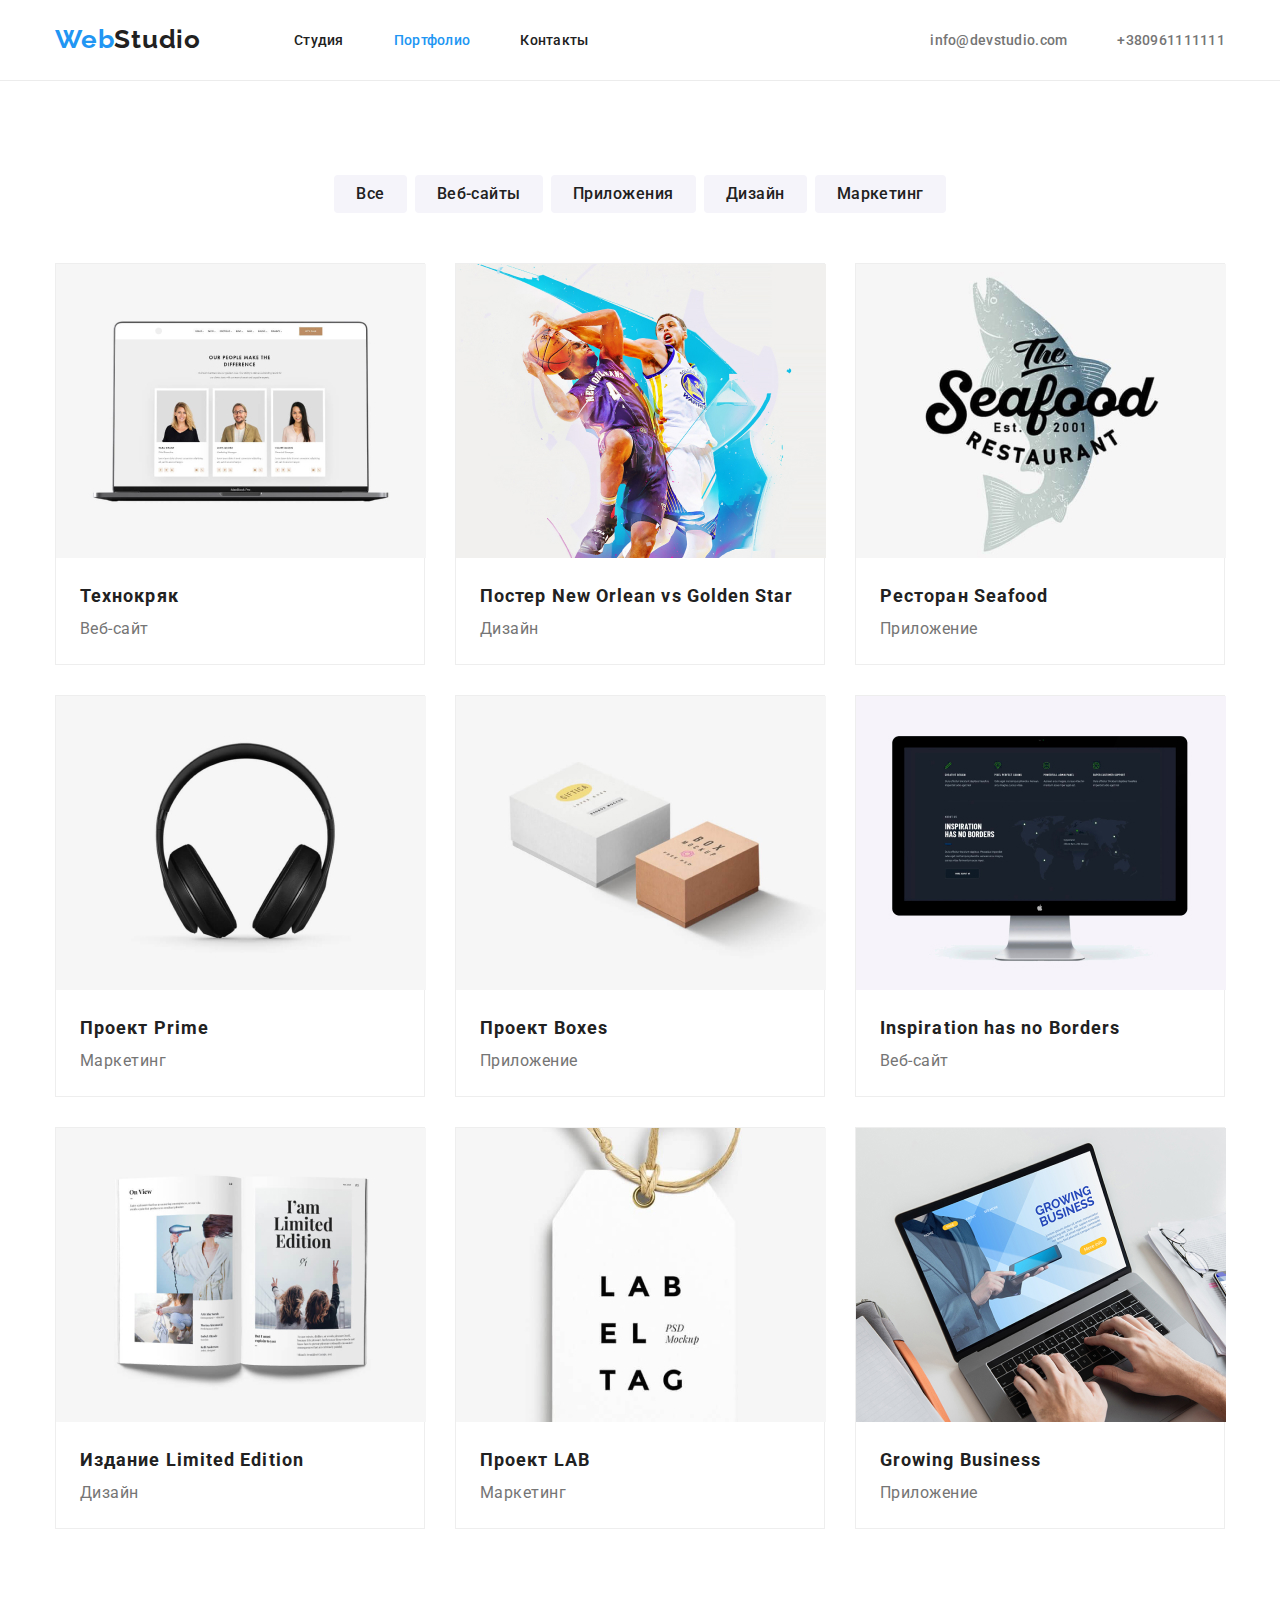
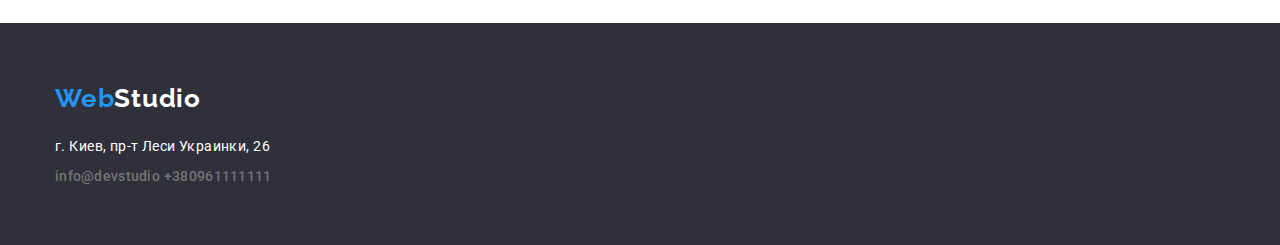
==== commit 07a680a7: "дополнение" ====
--- a/portfolio.html
+++ b/portfolio.html
@@ -53,56 +53,54 @@
 <li class="buttonss"><button class="btn" type="button">Приложения</button></li>
 <li class="buttonss"><button class="btn" type="button">Дизайн</button></li>
 <li class="buttonss"><button class="btn" type="button">Маркетинг</button></li>
-    </ul></div>
+    </ul>
     
-<!--CONTAINER-->
-<div class="container">
     <h1 class="visually-hidden">Portfolio</h1>
 <ul class="flex-container">
     <li class="item">
         <a class="classa" href="#"><img src="./IMG/Texno.jpg" alt="ноутбук с карточками людей" width="370px" height="294px">
-        <h2 class="work">Технокряк</h2>
-        <p class="web">Веб-сайт</p></a>
+        <div class="tex"><h2 class="work">Технокряк</h2>
+        <p class="web">Веб-сайт</p></a></div>
     </li>
     <li class="item">
         <a class="classa" href="#"> <img src="./IMG/posternewOrlean(1).jpg" alt="постер баскетболистов" width="370px" height="294px">
-        <h2 class="work">Постер New Orlean vs Golden Star</h2>
-        <p class="web">Дизайн</p></a>
+        <div class="tex"><h2 class="work">Постер New Orlean vs Golden Star</h2>
+        <p class="web">Дизайн</p></a></div>
     </li>
     <li class="item">
         <a class="classa" href="#"><img src="./IMG/seafood.jpg" alt="Логотип ресторана" width="370px" height="294px" >
-        <h2 class="work" >Ресторан Seafood</h2>
-        <p class="web">Приложение</p></a>
+        <div class="tex"><h2 class="work" >Ресторан Seafood</h2>
+        <p class="web">Приложение</p></a></div>
     </li>
     <li class="item">
         <a class="classa" href="#"><img src="./IMG/prime.jpg" alt="наушники" width="370px" height="294px">
-        <h2 class="work">Проект Prime</h2>
-        <p class="web" >Маркетинг</p></a>
+        <div class="tex"><h2 class="work">Проект Prime</h2>
+        <p class="web" >Маркетинг</p></a></div>
     </li>
     <li class="item">
         <a class="classa" href="#"><img src="./IMG/boxes.jpg" alt="две коробки.одна белая а другая коричневая" width="370px" height="294px">
-        <h2 class="work">Проект Boxes</h2>
-        <p class="web" >Приложение</p></a>
+        <div class="tex"><h2 class="work">Проект Boxes</h2>
+        <p class="web" >Приложение</p></a></div>
     </li>
     <li class="item">
         <a class="classa" href="#"><img src="./IMG/inspiration.jpg" alt="монитор компьтера " width="370px" height="294px">
-        <h2 class="work">Inspiration has no Borders</h2>
-        <p class="web" >Веб-сайт</p></a>
+        <div class="tex"><h2 class="work">Inspiration has no Borders</h2>
+        <p class="web" >Веб-сайт</p></a></div>
     </li>
     <li class="item">
         <a class="classa" href="#"><img src="./IMG/limited.jpg" alt="книга с иллюстрациями" width="370px" height="294px">
-        <h2 class="work">Издание Limited Edition</h2>
-        <p class="web" >Дизайн</p></a>
+        <div class="tex"><h2 class="work">Издание Limited Edition</h2>
+        <p class="web" >Дизайн</p></a></div>
     </li>
     <li class="item">
         <a class="classa" href="#"><img src="./IMG/LAB.jpg" alt="этикетка с лого" width="370px" height="294px">
-        <h2 class="work">Проект LAB</h2>
-        <p class="web" >Маркетинг</p></a>
+        <div class="tex"><h2 class="work">Проект LAB</h2>
+        <p class="web" >Маркетинг</p></a></div>
     </li>
     <li class="item">
         <a class="classa" href="#"><img src="./IMG/Growing.jpg"alt="мужчина печатает на ноутбуке" width="370px" height="294px">
-        <h2 class="work">Growing Business</h2>
-        <p class="web" >Приложение</p></a>
+        <div class="tex"><h2 class="work">Growing Business</h2>
+        <p class="web" >Приложение</p></a></div>
 
     </li>
 </ul></div>
--- a/CSS/style.css
+++ b/CSS/style.css
@@ -278,8 +278,8 @@
          0px 1px 3px 0px rgba(0, 0, 0, 0.12);
     border-radius: 3px;
     max-width: 270px;
-
-        margin-bottom: 94px;
+background-color: rgba(255, 255, 255, 1);
+;
        
     }
     .comand li:not(:last-child){
@@ -300,10 +300,10 @@
         border: 1px solid rgba(238, 238, 238, 1);
     }
     .work{
-        padding-left: 24px;
+        margin: 0px;
     }
     .web{
-    padding-left: 24px;
+    margin: 0px;
     }
     
 
@@ -378,10 +378,13 @@
 
      
  }
+ address{
+     margin-top: 20px;
+ }
  .adress{
      margin: 0 auto;
      margin-bottom: 9px;
-     margin-top: 20px;
+     
  }
  .email{
      margin: 0 auto;
@@ -393,7 +396,7 @@
      
  }
  .logo{
-     padding-bottom: 20px;
+     
  }
  
  
@@ -452,7 +455,12 @@
 margin-bottom: 0px;
 
 }
-
+.tex{
+    padding-top: 20px;
+    padding-right: 24px;
+    padding-bottom: 20px;
+    padding-left: 24px;
+}
 
 .flex-container li{
     width: 370px;
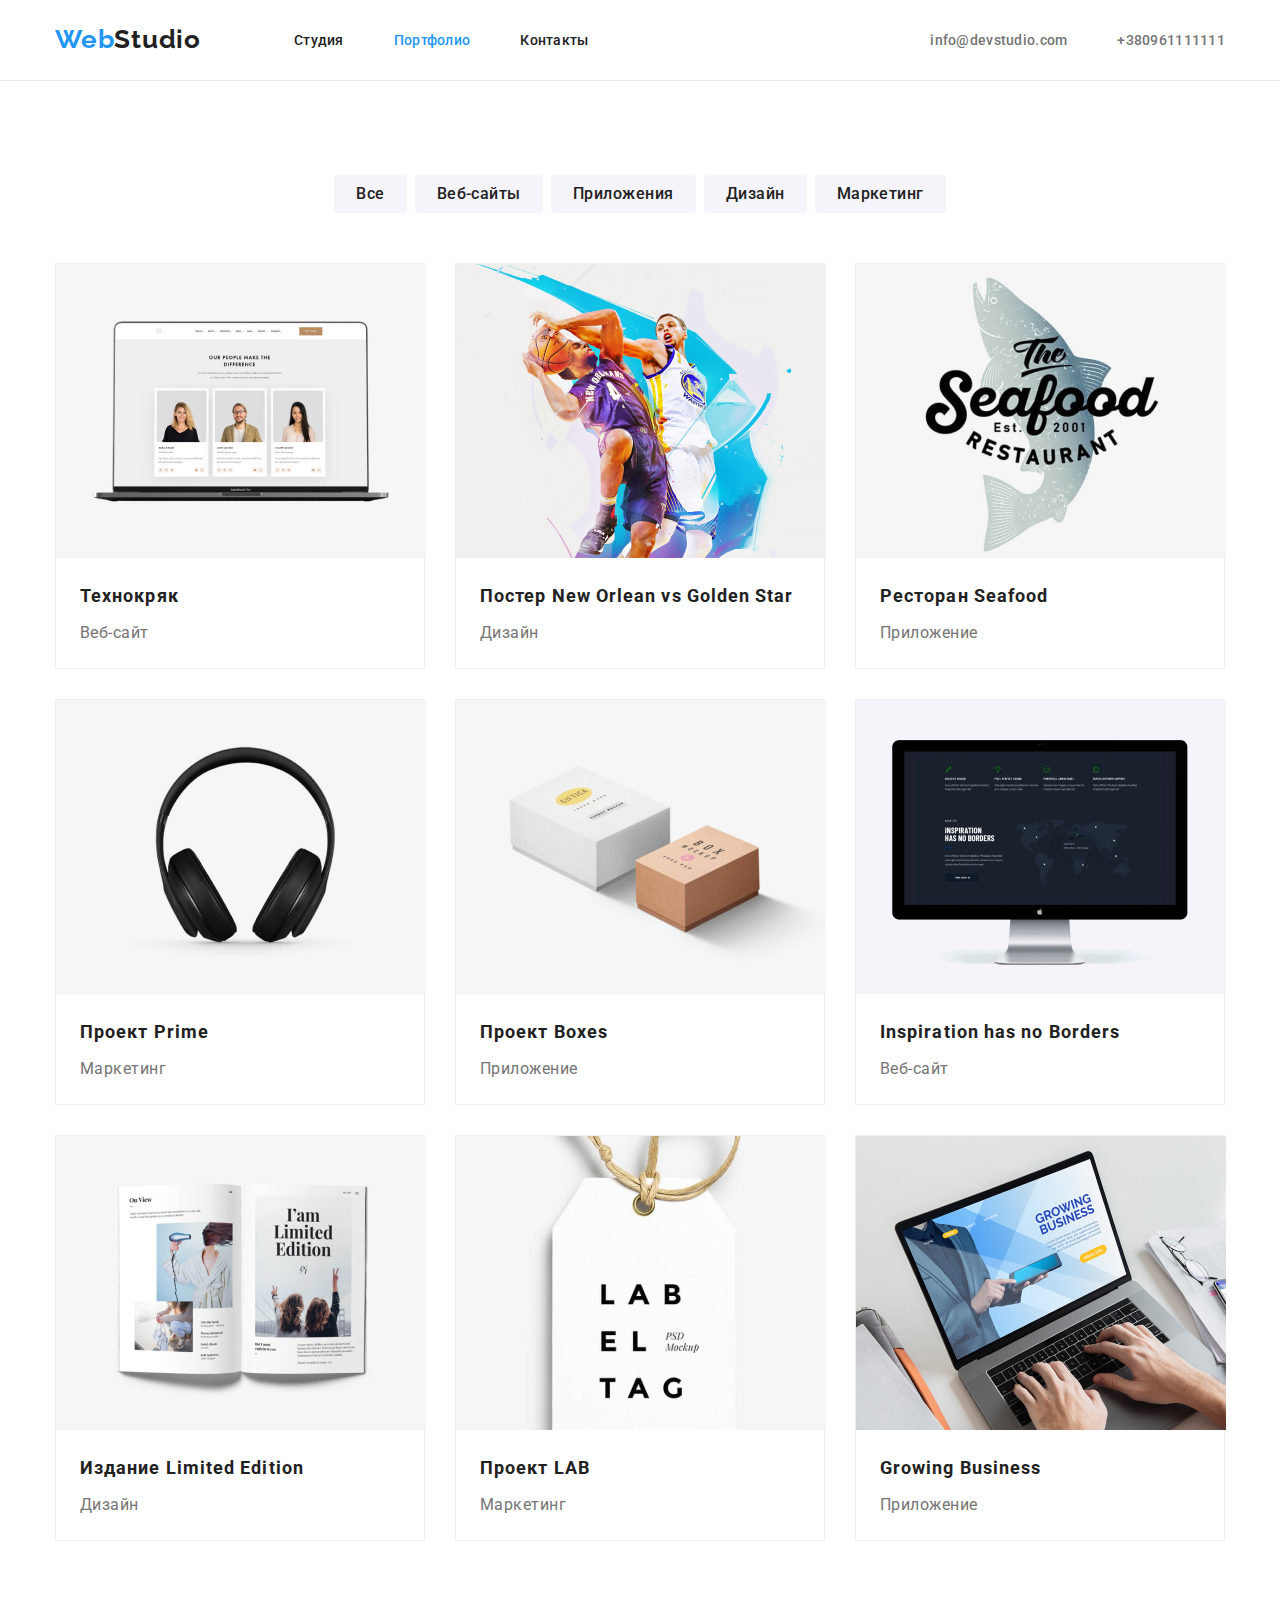
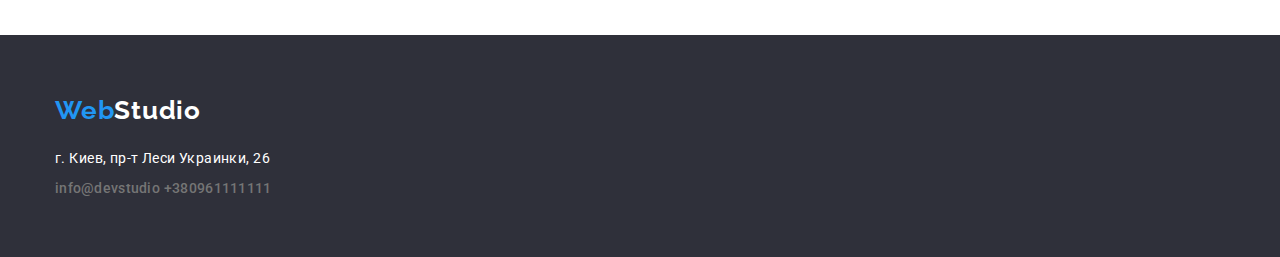
==== commit b31b9e5d: "изменения" ====
--- a/portfolio.html
+++ b/portfolio.html
@@ -58,49 +58,49 @@
     <h1 class="visually-hidden">Portfolio</h1>
 <ul class="flex-container">
     <li class="item">
-        <a class="classa" href="#"><img src="./IMG/Texno.jpg" alt="ноутбук с карточками людей" width="370px" height="294px">
+        <img src="./IMG/Texno.jpg" alt="ноутбук с карточками людей" width="370px" height="294px">
         <div class="tex"><h2 class="work">Технокряк</h2>
-        <p class="web">Веб-сайт</p></a></div>
+        <p class="web">Веб-сайт</p></div>
+
+    <li class="item">
+        <img src="./IMG/posternewOrlean(1).jpg" alt="постер баскетболистов" width="370px" height="294px">
+        <div class="tex"><h2 class="work">Постер New Orlean vs Golden Star</h2>
+        <p class="web">Дизайн</p></div>
     </li>
     <li class="item">
-        <a class="classa" href="#"> <img src="./IMG/posternewOrlean(1).jpg" alt="постер баскетболистов" width="370px" height="294px">
-        <div class="tex"><h2 class="work">Постер New Orlean vs Golden Star</h2>
-        <p class="web">Дизайн</p></a></div>
+        <img src="./IMG/seafood.jpg" alt="Логотип ресторана" width="370px" height="294px" >
+        <div class="tex"><h2 class="work" >Ресторан Seafood</h2>
+        <p class="web">Приложение</p></div>
     </li>
     <li class="item">
-        <a class="classa" href="#"><img src="./IMG/seafood.jpg" alt="Логотип ресторана" width="370px" height="294px" >
-        <div class="tex"><h2 class="work" >Ресторан Seafood</h2>
-        <p class="web">Приложение</p></a></div>
+        <img src="./IMG/prime.jpg" alt="наушники" width="370px" height="294px">
+        <div class="tex"><h2 class="work">Проект Prime</h2>
+        <p class="web" >Маркетинг</p></div>
     </li>
     <li class="item">
-        <a class="classa" href="#"><img src="./IMG/prime.jpg" alt="наушники" width="370px" height="294px">
-        <div class="tex"><h2 class="work">Проект Prime</h2>
-        <p class="web" >Маркетинг</p></a></div>
+        <img src="./IMG/boxes.jpg" alt="две коробки.одна белая а другая коричневая" width="370px" height="294px">
+        <div class="tex"><h2 class="work">Проект Boxes</h2>
+        <p class="web" >Приложение</p></div>
     </li>
     <li class="item">
-        <a class="classa" href="#"><img src="./IMG/boxes.jpg" alt="две коробки.одна белая а другая коричневая" width="370px" height="294px">
-        <div class="tex"><h2 class="work">Проект Boxes</h2>
-        <p class="web" >Приложение</p></a></div>
+        <img src="./IMG/inspiration.jpg" alt="монитор компьтера " width="370px" height="294px">
+        <div class="tex"><h2 class="work">Inspiration has no Borders</h2>
+        <p class="web" >Веб-сайт</p></div>
     </li>
     <li class="item">
-        <a class="classa" href="#"><img src="./IMG/inspiration.jpg" alt="монитор компьтера " width="370px" height="294px">
-        <div class="tex"><h2 class="work">Inspiration has no Borders</h2>
-        <p class="web" >Веб-сайт</p></a></div>
+        <img src="./IMG/limited.jpg" alt="книга с иллюстрациями" width="370px" height="294px">
+        <div class="tex"><h2 class="work">Издание Limited Edition</h2>
+        <p class="web" >Дизайн</p></div>
     </li>
     <li class="item">
-        <a class="classa" href="#"><img src="./IMG/limited.jpg" alt="книга с иллюстрациями" width="370px" height="294px">
-        <div class="tex"><h2 class="work">Издание Limited Edition</h2>
-        <p class="web" >Дизайн</p></a></div>
+        <img src="./IMG/LAB.jpg" alt="этикетка с лого" width="370px" height="294px">
+        <div class="tex"><h2 class="work">Проект LAB</h2>
+        <p class="web" >Маркетинг</p></div>
     </li>
     <li class="item">
-        <a class="classa" href="#"><img src="./IMG/LAB.jpg" alt="этикетка с лого" width="370px" height="294px">
-        <div class="tex"><h2 class="work">Проект LAB</h2>
-        <p class="web" >Маркетинг</p></a></div>
-    </li>
-    <li class="item">
-        <a class="classa" href="#"><img src="./IMG/Growing.jpg"alt="мужчина печатает на ноутбуке" width="370px" height="294px">
+        <img src="./IMG/Growing.jpg"alt="мужчина печатает на ноутбуке" width="370px" height="294px">
         <div class="tex"><h2 class="work">Growing Business</h2>
-        <p class="web" >Приложение</p></a></div>
+        <p class="web" >Приложение</p></div>
 
     </li>
 </ul></div>
--- a/CSS/style.css
+++ b/CSS/style.css
@@ -301,6 +301,7 @@
     }
     .work{
         margin: 0px;
+        margin-bottom:4px ;
     }
     .web{
     margin: 0px;
@@ -510,7 +511,7 @@
         letter-spacing: 0.06em; 
         text-decoration: none;
     }
-    .work:hover, .work:focus {color:rgba(33, 150, 243, 1);}
+    
     .web{
          
         color: rgba(117, 117, 117, 1);
